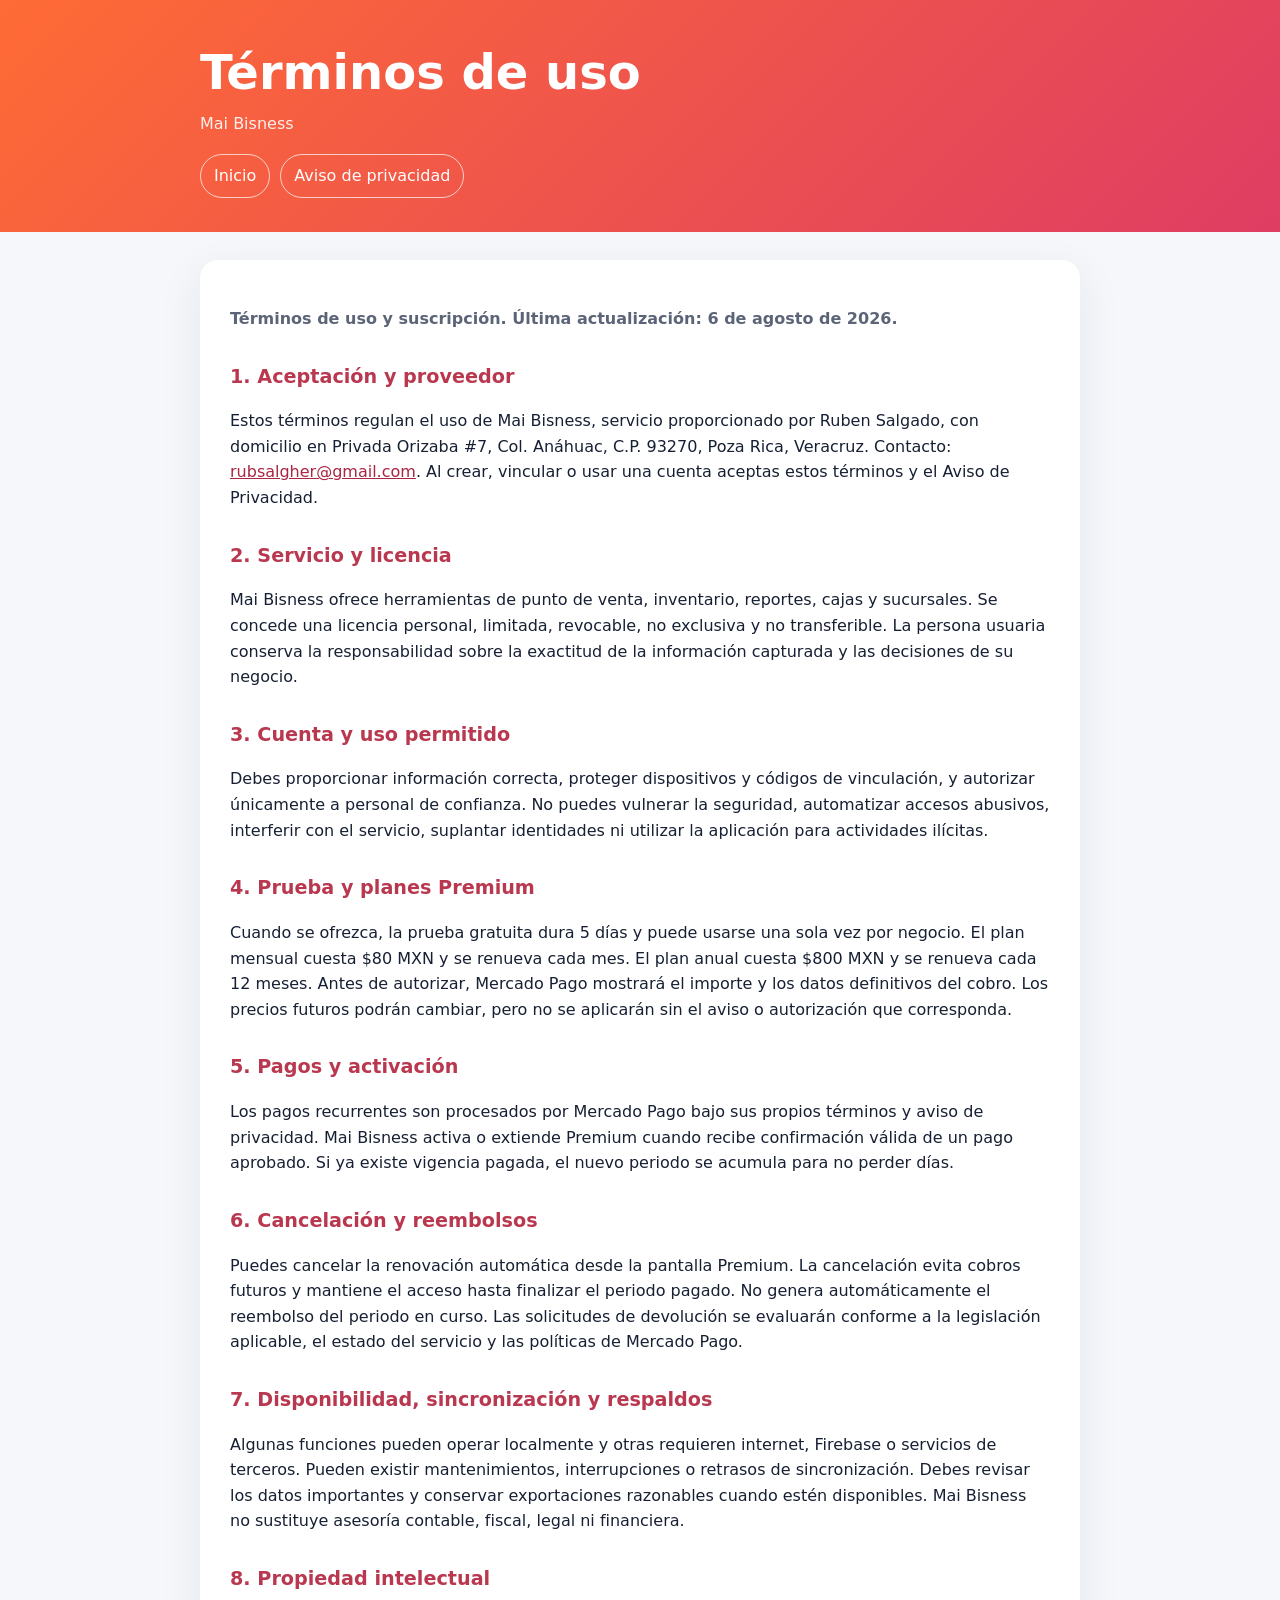
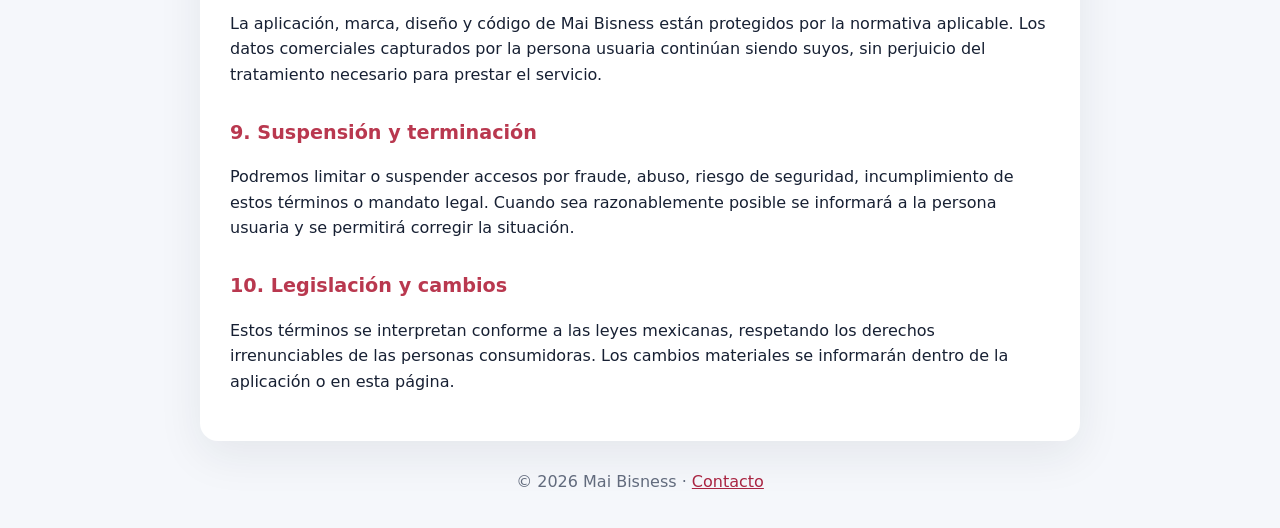
==== terminos.html @ 5ed33908 "Publicar sitio final en Firebase Hosting" ====
<!doctype html><html lang="es-MX"><head><meta charset="utf-8"><meta name="viewport" content="width=device-width,initial-scale=1"><meta name="description" content="Términos de uso y suscripción de Mai Bisness."><title>Términos de uso | Mai Bisness</title><link rel="stylesheet" href="/styles.css"></head><body class="legal-page"><header><div><h1>Términos de uso</h1><p>Mai Bisness</p><nav><a href="/">Inicio</a><a href="/privacidad.html">Aviso de privacidad</a></nav></div></header><main><p class="updated">Términos de uso y suscripción. Última actualización: 6 de agosto de 2026.</p>
<h2>1. Aceptación y proveedor</h2><p>Estos términos regulan el uso de Mai Bisness, servicio proporcionado por Ruben Salgado, con domicilio en Privada Orizaba #7, Col. Anáhuac, C.P. 93270, Poza Rica, Veracruz. Contacto: <a href="mailto:rubsalgher@gmail.com">rubsalgher@gmail.com</a>. Al crear, vincular o usar una cuenta aceptas estos términos y el Aviso de Privacidad.</p>
<h2>2. Servicio y licencia</h2><p>Mai Bisness ofrece herramientas de punto de venta, inventario, reportes, cajas y sucursales. Se concede una licencia personal, limitada, revocable, no exclusiva y no transferible. La persona usuaria conserva la responsabilidad sobre la exactitud de la información capturada y las decisiones de su negocio.</p>
<h2>3. Cuenta y uso permitido</h2><p>Debes proporcionar información correcta, proteger dispositivos y códigos de vinculación, y autorizar únicamente a personal de confianza. No puedes vulnerar la seguridad, automatizar accesos abusivos, interferir con el servicio, suplantar identidades ni utilizar la aplicación para actividades ilícitas.</p>
<h2>4. Prueba y planes Premium</h2><p>Cuando se ofrezca, la prueba gratuita dura 5 días y puede usarse una sola vez por negocio. El plan mensual cuesta $80 MXN y se renueva cada mes. El plan anual cuesta $800 MXN y se renueva cada 12 meses. Antes de autorizar, Mercado Pago mostrará el importe y los datos definitivos del cobro. Los precios futuros podrán cambiar, pero no se aplicarán sin el aviso o autorización que corresponda.</p>
<h2>5. Pagos y activación</h2><p>Los pagos recurrentes son procesados por Mercado Pago bajo sus propios términos y aviso de privacidad. Mai Bisness activa o extiende Premium cuando recibe confirmación válida de un pago aprobado. Si ya existe vigencia pagada, el nuevo periodo se acumula para no perder días.</p>
<h2>6. Cancelación y reembolsos</h2><p>Puedes cancelar la renovación automática desde la pantalla Premium. La cancelación evita cobros futuros y mantiene el acceso hasta finalizar el periodo pagado. No genera automáticamente el reembolso del periodo en curso. Las solicitudes de devolución se evaluarán conforme a la legislación aplicable, el estado del servicio y las políticas de Mercado Pago.</p>
<h2>7. Disponibilidad, sincronización y respaldos</h2><p>Algunas funciones pueden operar localmente y otras requieren internet, Firebase o servicios de terceros. Pueden existir mantenimientos, interrupciones o retrasos de sincronización. Debes revisar los datos importantes y conservar exportaciones razonables cuando estén disponibles. Mai Bisness no sustituye asesoría contable, fiscal, legal ni financiera.</p>
<h2>8. Propiedad intelectual</h2><p>La aplicación, marca, diseño y código de Mai Bisness están protegidos por la normativa aplicable. Los datos comerciales capturados por la persona usuaria continúan siendo suyos, sin perjuicio del tratamiento necesario para prestar el servicio.</p>
<h2>9. Suspensión y terminación</h2><p>Podremos limitar o suspender accesos por fraude, abuso, riesgo de seguridad, incumplimiento de estos términos o mandato legal. Cuando sea razonablemente posible se informará a la persona usuaria y se permitirá corregir la situación.</p>
<h2>10. Legislación y cambios</h2><p>Estos términos se interpretan conforme a las leyes mexicanas, respetando los derechos irrenunciables de las personas consumidoras. Los cambios materiales se informarán dentro de la aplicación o en esta página.</p></main><footer>© 2026 Mai Bisness · <a href="mailto:rubsalgher@gmail.com">Contacto</a></footer></body></html>
---- styles.css ----
:root{--navy:#0f172a;--navy-2:#111c33;--slate:#1e293b;--slate-2:#27354b;--orange:#ff6b35;--green:#04a777;--gold:#ffd166;--blue:#60a5fa;--white:#f8fafc;--muted:#aab5c8;--line:rgba(255,255,255,.1);--shadow:0 24px 70px rgba(0,0,0,.28);font-family:Inter,ui-sans-serif,system-ui,-apple-system,"Segoe UI",sans-serif;color-scheme:dark;scroll-behavior:smooth}*{box-sizing:border-box}html{overflow-x:hidden}body{margin:0;background:var(--navy);color:var(--white);line-height:1.6;overflow-x:hidden}img{max-width:100%;height:auto}a{color:inherit}.wrap{width:min(1120px,calc(100% - 40px));margin-inline:auto}.skip-link{position:fixed;left:12px;top:-60px;z-index:100;padding:10px 16px;border-radius:9px;background:#fff;color:#111827;font-weight:800}.skip-link:focus{top:12px}.site-header{position:sticky;top:0;z-index:40;border-bottom:1px solid var(--line);background:rgba(15,23,42,.9);backdrop-filter:blur(16px)}.nav{height:78px;display:flex;align-items:center;gap:28px}.brand{display:inline-flex;align-items:center;gap:12px;text-decoration:none;font-size:1.2rem;font-weight:900;letter-spacing:.05em;white-space:nowrap}.brand img,.footer-brand img{border-radius:12px;box-shadow:0 8px 30px rgba(255,107,53,.25)}.brand strong{color:var(--orange)}.nav-links{display:flex;gap:26px;margin-left:auto}.nav-links a,.footer nav a{color:#cbd5e1;text-decoration:none;font-weight:700}.nav-links a:hover,.footer nav a:hover{color:#fff}.button{display:inline-flex;align-items:center;justify-content:center;min-height:50px;padding:12px 20px;border-radius:13px;border:1px solid transparent;text-decoration:none;text-align:center;font-weight:850;line-height:1.2;transition:transform .2s,background .2s,border-color .2s}.button:hover{transform:translateY(-2px)}.button:focus-visible,a:focus-visible{outline:3px solid var(--gold);outline-offset:3px}.button-small{min-height:42px;padding:9px 16px}.button-primary{background:var(--orange);color:#fff;box-shadow:0 14px 34px rgba(255,107,53,.24)}.button-primary:hover{background:#ff7a49}.button-green{background:var(--green);color:#061c18}.button-secondary,.button-ghost{border-color:var(--line);background:rgba(255,255,255,.055);color:#fff}.button-secondary:hover,.button-ghost:hover{background:rgba(255,255,255,.1)}.button-disabled{background:#334155;color:#aeb8c7;cursor:not-allowed}.button-disabled:hover{transform:none}.full{width:100%}.hero{position:relative;isolation:isolate;padding:100px 0 90px;overflow:hidden;background:radial-gradient(circle at 75% 20%,rgba(255,107,53,.12),transparent 34%),linear-gradient(180deg,#111a2e 0%,var(--navy) 100%)}.hero-glow{position:absolute;z-index:-1;width:480px;height:480px;right:-170px;top:-210px;border-radius:50%;background:rgba(255,107,53,.14);filter:blur(80px)}.hero-grid{display:grid;grid-template-columns:minmax(0,1.05fr) minmax(360px,.85fr);align-items:center;gap:72px}.eyebrow,.section-kicker,.platform,.plan-label{margin:0 0 15px;color:var(--gold);font-size:.77rem;font-weight:900;letter-spacing:.14em;text-transform:uppercase}.hero h1{max-width:760px;margin:0;font-size:clamp(3.5rem,7vw,6.2rem);line-height:.93;letter-spacing:-.055em}.hero h1 span{color:var(--orange)}.hero-lead{max-width:680px;margin:28px 0;color:#c6d0df;font-size:clamp(1.08rem,2vw,1.3rem)}.actions{display:flex;flex-wrap:wrap;gap:12px}.microcopy{margin-top:18px;color:#8997ac;font-size:.86rem}.product-preview{min-width:0;padding:24px;border:1px solid rgba(255,255,255,.13);border-radius:28px;background:linear-gradient(145deg,rgba(39,53,75,.92),rgba(19,31,52,.96));box-shadow:var(--shadow);transform:rotate(1.5deg)}.preview-top,.stock-line{display:flex;align-items:center;justify-content:space-between;gap:12px;color:#dbe5f3;font-size:.82rem;font-weight:800}.live-dot{color:#6ee7b7}.live-dot:before{content:"";display:inline-block;width:7px;height:7px;margin-right:7px;border-radius:50%;background:#34d399;box-shadow:0 0 0 5px rgba(52,211,153,.12)}.metric{min-width:0;padding:18px;margin-top:16px;border:1px solid rgba(255,255,255,.08);border-radius:18px;background:rgba(8,15,30,.35)}.metric span,.metric small{display:block;color:#9ba9bc}.metric strong{display:block;margin:3px 0;font-size:1.65rem}.featured strong{font-size:2.55rem;color:#fff}.metric-row{display:grid;grid-template-columns:repeat(2,minmax(0,1fr));gap:14px}.stock-line{margin-top:18px;padding:14px;border-radius:13px;background:rgba(4,167,119,.11);color:#9de7d0}.trust-strip{border-block:1px solid var(--line);background:#101b30}.trust-grid{display:grid;grid-template-columns:repeat(3,minmax(0,1fr));gap:0}.trust-grid div{min-width:0;padding:25px 28px;border-right:1px solid var(--line)}.trust-grid div:first-child{padding-left:0}.trust-grid div:last-child{border-right:0}.trust-grid strong,.trust-grid span{display:block}.trust-grid span{margin-top:3px;color:var(--muted);font-size:.88rem}.section{padding:100px 0}.section-alt{background:#121d32;border-block:1px solid rgba(255,255,255,.06)}.section h2,.cta h2{max-width:780px;margin:0;font-size:clamp(2.15rem,5vw,4rem);line-height:1.03;letter-spacing:-.04em}.section-intro{max-width:760px;margin:22px 0 50px;color:var(--muted);font-size:1.1rem}.feature-grid{display:grid;grid-template-columns:repeat(3,minmax(0,1fr));gap:18px}.feature-card,.price-card,.download-card{min-width:0;border:1px solid var(--line);border-radius:22px;background:linear-gradient(145deg,rgba(39,53,75,.72),rgba(24,36,56,.78));box-shadow:0 14px 40px rgba(0,0,0,.12)}.feature-card{padding:28px}.feature-icon{display:grid;width:46px;height:46px;place-items:center;margin-bottom:24px;border-radius:13px;background:rgba(255,107,53,.13);color:var(--orange);font-size:1.55rem;font-weight:900}.feature-card h3,.download-card h3{margin:0 0 9px;font-size:1.25rem}.feature-card p,.download-card p,.price-card>p{margin:0;color:var(--muted)}.pricing-grid{display:grid;grid-template-columns:repeat(3,minmax(0,1fr));gap:18px;align-items:stretch}.price-card{position:relative;padding:30px}.price-card.recommended{border-color:rgba(255,209,102,.55);box-shadow:0 22px 60px rgba(255,107,53,.1)}.price-card h3{margin:0 0 8px;font-size:2.5rem}.price-card h3 small{color:var(--muted);font-size:.88rem;font-weight:700}.price-card ul{display:grid;gap:11px;margin:25px 0;padding:0;list-style:none}.price-card li:before{content:"✓";margin-right:10px;color:#5ee0b7;font-weight:900}.badge,.save{display:inline-block!important;margin-bottom:12px!important;padding:5px 10px;border-radius:999px!important;background:rgba(255,209,102,.12);color:var(--gold)!important;font-size:.73rem;font-weight:900}.billing-note,.install-help{margin:30px 0 0;padding:20px 22px;border:1px solid rgba(96,165,250,.18);border-radius:15px;background:rgba(96,165,250,.07);color:#c1cce0}.billing-note a{color:#93c5fd}.download-grid{display:grid;grid-template-columns:repeat(3,minmax(0,1fr));gap:18px;margin-top:42px}.download-card{display:flex;min-height:420px;padding:28px;flex-direction:column;justify-content:space-between;gap:24px}.download-card.ready{border-color:rgba(4,167,119,.4)}.download-card.pending{border-style:dashed}.download-card dl{display:grid;gap:10px;margin:24px 0}.download-card dl div{display:flex;justify-content:space-between;gap:14px;padding-bottom:9px;border-bottom:1px solid var(--line)}.download-card dt{color:var(--muted)}.download-card dd{margin:0;text-align:right;font-weight:800}.checksum{display:block;margin-top:-13px;color:#9caac0;text-align:center;font-size:.76rem;overflow-wrap:anywhere}.security-grid{display:grid;grid-template-columns:minmax(0,1.1fr) minmax(320px,.9fr);gap:68px;align-items:center}.security-list{display:grid;gap:12px;margin:0;padding:0;list-style:none}.security-list li{padding:20px;border:1px solid var(--line);border-radius:16px;background:rgba(255,255,255,.04)}.security-list strong,.security-list span{display:block}.security-list span{margin-top:4px;color:var(--muted);font-size:.9rem}.cta{padding:80px 0}.cta-box{display:flex;align-items:center;justify-content:space-between;gap:34px;padding:48px;border:1px solid rgba(255,107,53,.3);border-radius:28px;background:radial-gradient(circle at 90% 20%,rgba(255,107,53,.2),transparent 34%),#17233a}.cta-box p:last-child{margin-bottom:0;color:var(--muted)}.footer{padding:38px 0;border-top:1px solid var(--line);background:#0c1425;color:#9aa7ba}.footer-grid{display:grid;grid-template-columns:1.2fr auto auto;gap:28px;align-items:center}.footer-brand{display:flex;align-items:center;gap:12px}.footer-brand strong,.footer-brand span{display:block}.footer-brand strong{color:#fff}.footer nav{display:flex;gap:18px}.footer p{margin:0;font-size:.86rem;text-align:right}
/* Documentos legales */.legal-page{background:#f5f7fb;color:#172033;color-scheme:light}.legal-page>header{padding:34px 20px;color:#fff;background:linear-gradient(135deg,#ff6b35,#df3d63)}.legal-page>header div,.legal-page>main,.legal-page>footer{width:min(880px,calc(100% - 32px));margin-inline:auto}.legal-page>header h1{margin:0;font-size:clamp(2rem,6vw,3rem)}.legal-page>header p{margin:0;opacity:.9}.legal-page nav{display:flex;flex-wrap:wrap;gap:10px;margin-top:18px}.legal-page nav a{padding:8px 13px;border:1px solid rgba(255,255,255,.7);border-radius:999px;color:#fff;text-decoration:none}.legal-page>main{margin-block:28px;padding:30px;border-radius:18px;background:#fff;box-shadow:0 14px 45px rgba(23,32,51,.08)}.legal-page h2{margin-top:30px;color:#b9384f;font-size:1.2rem}.legal-page a{color:#a92542}.legal-page .updated{color:#5c6578;font-weight:700}.legal-page>footer{padding:0 20px 34px;text-align:center;color:#626b7d}
@media(max-width:900px){.hero{padding:72px 0}.hero-grid,.security-grid{grid-template-columns:1fr;gap:48px}.product-preview{width:min(620px,100%);transform:none}.feature-grid,.pricing-grid{grid-template-columns:repeat(2,minmax(0,1fr))}.download-grid{grid-template-columns:1fr 1fr}.footer-grid{grid-template-columns:1fr;text-align:center}.footer-brand,.footer nav{justify-content:center}.footer p{text-align:center}.price-card.recommended{order:-1}.nav-links{display:none}}
@media(max-width:620px){.wrap{width:min(100% - 28px,1120px)}.nav{height:70px;gap:10px}.brand{font-size:1rem}.brand img{width:40px;height:40px}.button-small{padding:8px 12px;font-size:.82rem}.hero{padding:58px 0 62px}.hero h1{font-size:clamp(3rem,16vw,4.35rem)}.hero-lead{font-size:1.02rem}.actions{display:grid}.button{width:100%}.microcopy{font-size:.78rem}.product-preview{padding:17px;border-radius:20px}.metric-row{gap:8px}.metric{padding:14px}.featured strong{font-size:2rem}.trust-grid,.feature-grid,.pricing-grid,.download-grid{grid-template-columns:1fr}.trust-grid div,.trust-grid div:first-child{padding:18px 0;border-right:0;border-bottom:1px solid var(--line)}.trust-grid div:last-child{border-bottom:0}.section{padding:72px 0}.section-intro{margin-bottom:36px}.price-card.recommended{order:initial}.download-card{min-height:0}.cta{padding:58px 0}.cta-box{display:grid;padding:28px}.footer nav{flex-wrap:wrap}.legal-page>main{padding:22px}.legal-page>header div,.legal-page>main,.legal-page>footer{width:min(100% - 24px,880px)}}
@media(prefers-reduced-motion:reduce){:root{scroll-behavior:auto}*{transition:none!important}}.error-page{width:min(680px,calc(100% - 32px));min-height:100vh;margin:auto;display:grid;place-content:center;justify-items:center;text-align:center}.error-page img{border-radius:22px;margin-bottom:22px}.error-page h1{margin:0;font-size:clamp(2.3rem,8vw,4.5rem);letter-spacing:-.05em}.error-page>p:not(.section-kicker){color:var(--muted);margin:18px 0 28px}
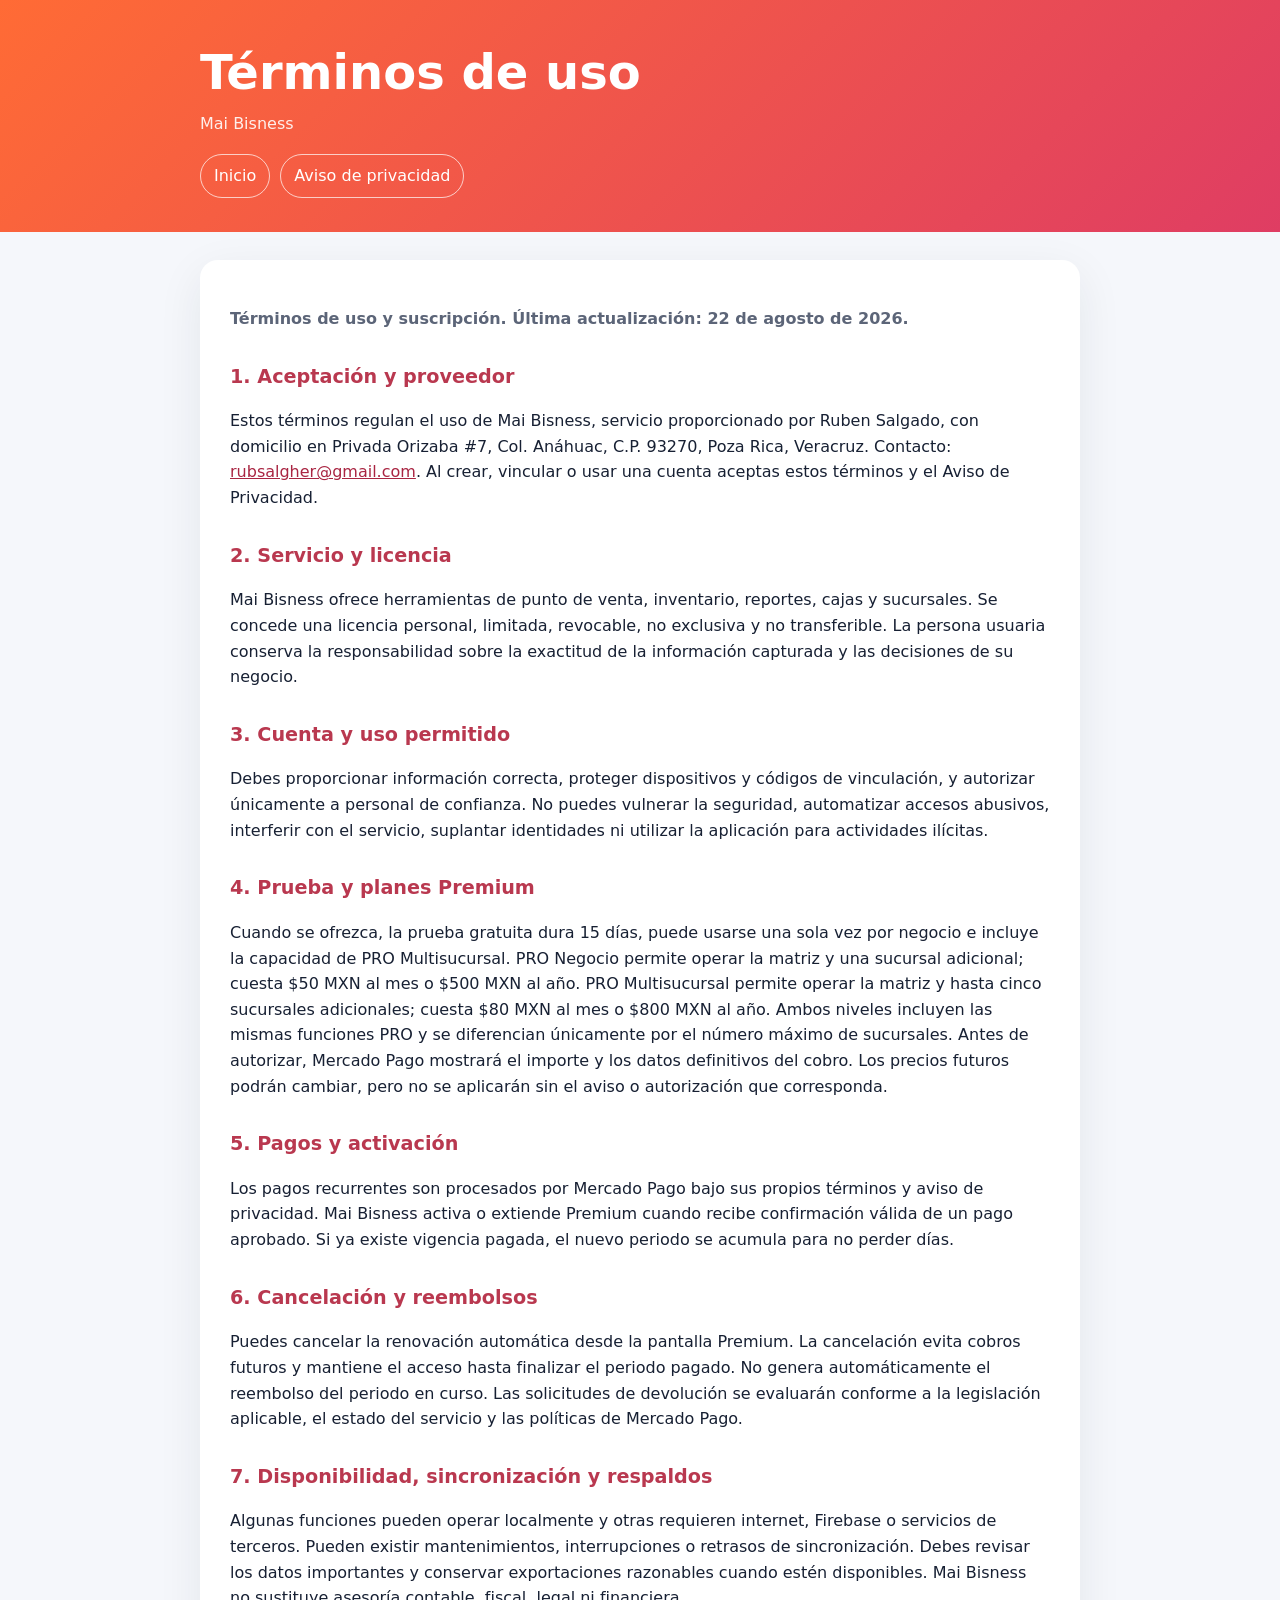
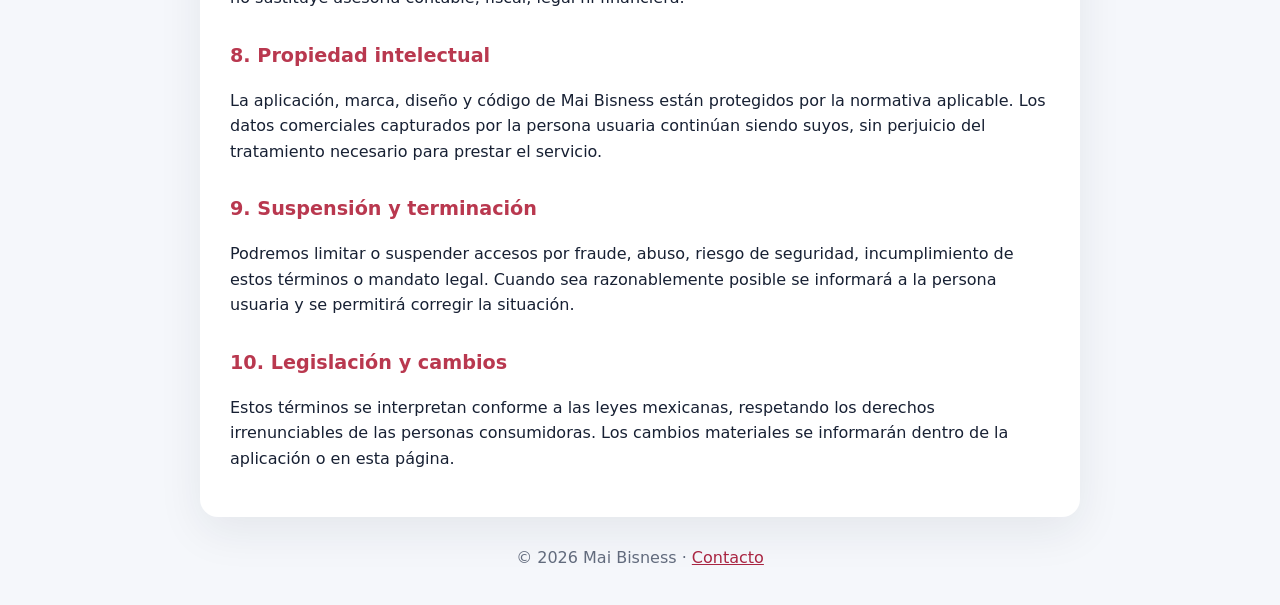
==== commit f58b816e: "Agrega planes PRO Negocio y Multisucursal" ====
--- a/terminos.html
+++ b/terminos.html
@@ -1,11 +1,11 @@
-<!doctype html><html lang="es-MX"><head><meta charset="utf-8"><meta name="viewport" content="width=device-width,initial-scale=1"><meta name="description" content="Términos de uso y suscripción de Mai Bisness."><title>Términos de uso | Mai Bisness</title><link rel="stylesheet" href="/styles.css"></head><body class="legal-page"><header><div><h1>Términos de uso</h1><p>Mai Bisness</p><nav><a href="/">Inicio</a><a href="/privacidad.html">Aviso de privacidad</a></nav></div></header><main><p class="updated">Términos de uso y suscripción. Última actualización: 6 de agosto de 2026.</p>
+<!doctype html><html lang="es-MX"><head><meta charset="utf-8"><meta name="viewport" content="width=device-width,initial-scale=1"><meta name="description" content="Términos de uso y suscripción de Mai Bisness."><title>Términos de uso | Mai Bisness</title><link rel="stylesheet" href="/styles.css"></head><body class="legal-page"><header><div><h1>Términos de uso</h1><p>Mai Bisness</p><nav><a href="/">Inicio</a><a href="/privacidad.html">Aviso de privacidad</a></nav></div></header><main><p class="updated">Términos de uso y suscripción. Última actualización: 22 de agosto de 2026.</p>
 <h2>1. Aceptación y proveedor</h2><p>Estos términos regulan el uso de Mai Bisness, servicio proporcionado por Ruben Salgado, con domicilio en Privada Orizaba #7, Col. Anáhuac, C.P. 93270, Poza Rica, Veracruz. Contacto: <a href="mailto:rubsalgher@gmail.com">rubsalgher@gmail.com</a>. Al crear, vincular o usar una cuenta aceptas estos términos y el Aviso de Privacidad.</p>
 <h2>2. Servicio y licencia</h2><p>Mai Bisness ofrece herramientas de punto de venta, inventario, reportes, cajas y sucursales. Se concede una licencia personal, limitada, revocable, no exclusiva y no transferible. La persona usuaria conserva la responsabilidad sobre la exactitud de la información capturada y las decisiones de su negocio.</p>
 <h2>3. Cuenta y uso permitido</h2><p>Debes proporcionar información correcta, proteger dispositivos y códigos de vinculación, y autorizar únicamente a personal de confianza. No puedes vulnerar la seguridad, automatizar accesos abusivos, interferir con el servicio, suplantar identidades ni utilizar la aplicación para actividades ilícitas.</p>
-<h2>4. Prueba y planes Premium</h2><p>Cuando se ofrezca, la prueba gratuita dura 5 días y puede usarse una sola vez por negocio. El plan mensual cuesta $80 MXN y se renueva cada mes. El plan anual cuesta $800 MXN y se renueva cada 12 meses. Antes de autorizar, Mercado Pago mostrará el importe y los datos definitivos del cobro. Los precios futuros podrán cambiar, pero no se aplicarán sin el aviso o autorización que corresponda.</p>
+<h2>4. Prueba y planes Premium</h2><p>Cuando se ofrezca, la prueba gratuita dura 15 días, puede usarse una sola vez por negocio e incluye la capacidad de PRO Multisucursal. PRO Negocio permite operar la matriz y una sucursal adicional; cuesta $50 MXN al mes o $500 MXN al año. PRO Multisucursal permite operar la matriz y hasta cinco sucursales adicionales; cuesta $80 MXN al mes o $800 MXN al año. Ambos niveles incluyen las mismas funciones PRO y se diferencian únicamente por el número máximo de sucursales. Antes de autorizar, Mercado Pago mostrará el importe y los datos definitivos del cobro. Los precios futuros podrán cambiar, pero no se aplicarán sin el aviso o autorización que corresponda.</p>
 <h2>5. Pagos y activación</h2><p>Los pagos recurrentes son procesados por Mercado Pago bajo sus propios términos y aviso de privacidad. Mai Bisness activa o extiende Premium cuando recibe confirmación válida de un pago aprobado. Si ya existe vigencia pagada, el nuevo periodo se acumula para no perder días.</p>
 <h2>6. Cancelación y reembolsos</h2><p>Puedes cancelar la renovación automática desde la pantalla Premium. La cancelación evita cobros futuros y mantiene el acceso hasta finalizar el periodo pagado. No genera automáticamente el reembolso del periodo en curso. Las solicitudes de devolución se evaluarán conforme a la legislación aplicable, el estado del servicio y las políticas de Mercado Pago.</p>
 <h2>7. Disponibilidad, sincronización y respaldos</h2><p>Algunas funciones pueden operar localmente y otras requieren internet, Firebase o servicios de terceros. Pueden existir mantenimientos, interrupciones o retrasos de sincronización. Debes revisar los datos importantes y conservar exportaciones razonables cuando estén disponibles. Mai Bisness no sustituye asesoría contable, fiscal, legal ni financiera.</p>
 <h2>8. Propiedad intelectual</h2><p>La aplicación, marca, diseño y código de Mai Bisness están protegidos por la normativa aplicable. Los datos comerciales capturados por la persona usuaria continúan siendo suyos, sin perjuicio del tratamiento necesario para prestar el servicio.</p>
 <h2>9. Suspensión y terminación</h2><p>Podremos limitar o suspender accesos por fraude, abuso, riesgo de seguridad, incumplimiento de estos términos o mandato legal. Cuando sea razonablemente posible se informará a la persona usuaria y se permitirá corregir la situación.</p>
-<h2>10. Legislación y cambios</h2><p>Estos términos se interpretan conforme a las leyes mexicanas, respetando los derechos irrenunciables de las personas consumidoras. Los cambios materiales se informarán dentro de la aplicación o en esta página.</p></main><footer>© 2026 Mai Bisness · <a href="mailto:rubsalgher@gmail.com">Contacto</a></footer></body></html>+<h2>10. Legislación y cambios</h2><p>Estos términos se interpretan conforme a las leyes mexicanas, respetando los derechos irrenunciables de las personas consumidoras. Los cambios materiales se informarán dentro de la aplicación o en esta página.</p></main><footer>© 2026 Mai Bisness · <a href="mailto:rubsalgher@gmail.com">Contacto</a></footer></body></html>
--- a/styles.css
+++ b/styles.css
@@ -1,4 +1,4 @@
-:root{--navy:#0f172a;--navy-2:#111c33;--slate:#1e293b;--slate-2:#27354b;--orange:#ff6b35;--green:#04a777;--gold:#ffd166;--blue:#60a5fa;--white:#f8fafc;--muted:#aab5c8;--line:rgba(255,255,255,.1);--shadow:0 24px 70px rgba(0,0,0,.28);font-family:Inter,ui-sans-serif,system-ui,-apple-system,"Segoe UI",sans-serif;color-scheme:dark;scroll-behavior:smooth}*{box-sizing:border-box}html{overflow-x:hidden}body{margin:0;background:var(--navy);color:var(--white);line-height:1.6;overflow-x:hidden}img{max-width:100%;height:auto}a{color:inherit}.wrap{width:min(1120px,calc(100% - 40px));margin-inline:auto}.skip-link{position:fixed;left:12px;top:-60px;z-index:100;padding:10px 16px;border-radius:9px;background:#fff;color:#111827;font-weight:800}.skip-link:focus{top:12px}.site-header{position:sticky;top:0;z-index:40;border-bottom:1px solid var(--line);background:rgba(15,23,42,.9);backdrop-filter:blur(16px)}.nav{height:78px;display:flex;align-items:center;gap:28px}.brand{display:inline-flex;align-items:center;gap:12px;text-decoration:none;font-size:1.2rem;font-weight:900;letter-spacing:.05em;white-space:nowrap}.brand img,.footer-brand img{border-radius:12px;box-shadow:0 8px 30px rgba(255,107,53,.25)}.brand strong{color:var(--orange)}.nav-links{display:flex;gap:26px;margin-left:auto}.nav-links a,.footer nav a{color:#cbd5e1;text-decoration:none;font-weight:700}.nav-links a:hover,.footer nav a:hover{color:#fff}.button{display:inline-flex;align-items:center;justify-content:center;min-height:50px;padding:12px 20px;border-radius:13px;border:1px solid transparent;text-decoration:none;text-align:center;font-weight:850;line-height:1.2;transition:transform .2s,background .2s,border-color .2s}.button:hover{transform:translateY(-2px)}.button:focus-visible,a:focus-visible{outline:3px solid var(--gold);outline-offset:3px}.button-small{min-height:42px;padding:9px 16px}.button-primary{background:var(--orange);color:#fff;box-shadow:0 14px 34px rgba(255,107,53,.24)}.button-primary:hover{background:#ff7a49}.button-green{background:var(--green);color:#061c18}.button-secondary,.button-ghost{border-color:var(--line);background:rgba(255,255,255,.055);color:#fff}.button-secondary:hover,.button-ghost:hover{background:rgba(255,255,255,.1)}.button-disabled{background:#334155;color:#aeb8c7;cursor:not-allowed}.button-disabled:hover{transform:none}.full{width:100%}.hero{position:relative;isolation:isolate;padding:100px 0 90px;overflow:hidden;background:radial-gradient(circle at 75% 20%,rgba(255,107,53,.12),transparent 34%),linear-gradient(180deg,#111a2e 0%,var(--navy) 100%)}.hero-glow{position:absolute;z-index:-1;width:480px;height:480px;right:-170px;top:-210px;border-radius:50%;background:rgba(255,107,53,.14);filter:blur(80px)}.hero-grid{display:grid;grid-template-columns:minmax(0,1.05fr) minmax(360px,.85fr);align-items:center;gap:72px}.eyebrow,.section-kicker,.platform,.plan-label{margin:0 0 15px;color:var(--gold);font-size:.77rem;font-weight:900;letter-spacing:.14em;text-transform:uppercase}.hero h1{max-width:760px;margin:0;font-size:clamp(3.5rem,7vw,6.2rem);line-height:.93;letter-spacing:-.055em}.hero h1 span{color:var(--orange)}.hero-lead{max-width:680px;margin:28px 0;color:#c6d0df;font-size:clamp(1.08rem,2vw,1.3rem)}.actions{display:flex;flex-wrap:wrap;gap:12px}.microcopy{margin-top:18px;color:#8997ac;font-size:.86rem}.product-preview{min-width:0;padding:24px;border:1px solid rgba(255,255,255,.13);border-radius:28px;background:linear-gradient(145deg,rgba(39,53,75,.92),rgba(19,31,52,.96));box-shadow:var(--shadow);transform:rotate(1.5deg)}.preview-top,.stock-line{display:flex;align-items:center;justify-content:space-between;gap:12px;color:#dbe5f3;font-size:.82rem;font-weight:800}.live-dot{color:#6ee7b7}.live-dot:before{content:"";display:inline-block;width:7px;height:7px;margin-right:7px;border-radius:50%;background:#34d399;box-shadow:0 0 0 5px rgba(52,211,153,.12)}.metric{min-width:0;padding:18px;margin-top:16px;border:1px solid rgba(255,255,255,.08);border-radius:18px;background:rgba(8,15,30,.35)}.metric span,.metric small{display:block;color:#9ba9bc}.metric strong{display:block;margin:3px 0;font-size:1.65rem}.featured strong{font-size:2.55rem;color:#fff}.metric-row{display:grid;grid-template-columns:repeat(2,minmax(0,1fr));gap:14px}.stock-line{margin-top:18px;padding:14px;border-radius:13px;background:rgba(4,167,119,.11);color:#9de7d0}.trust-strip{border-block:1px solid var(--line);background:#101b30}.trust-grid{display:grid;grid-template-columns:repeat(3,minmax(0,1fr));gap:0}.trust-grid div{min-width:0;padding:25px 28px;border-right:1px solid var(--line)}.trust-grid div:first-child{padding-left:0}.trust-grid div:last-child{border-right:0}.trust-grid strong,.trust-grid span{display:block}.trust-grid span{margin-top:3px;color:var(--muted);font-size:.88rem}.section{padding:100px 0}.section-alt{background:#121d32;border-block:1px solid rgba(255,255,255,.06)}.section h2,.cta h2{max-width:780px;margin:0;font-size:clamp(2.15rem,5vw,4rem);line-height:1.03;letter-spacing:-.04em}.section-intro{max-width:760px;margin:22px 0 50px;color:var(--muted);font-size:1.1rem}.feature-grid{display:grid;grid-template-columns:repeat(3,minmax(0,1fr));gap:18px}.feature-card,.price-card,.download-card{min-width:0;border:1px solid var(--line);border-radius:22px;background:linear-gradient(145deg,rgba(39,53,75,.72),rgba(24,36,56,.78));box-shadow:0 14px 40px rgba(0,0,0,.12)}.feature-card{padding:28px}.feature-icon{display:grid;width:46px;height:46px;place-items:center;margin-bottom:24px;border-radius:13px;background:rgba(255,107,53,.13);color:var(--orange);font-size:1.55rem;font-weight:900}.feature-card h3,.download-card h3{margin:0 0 9px;font-size:1.25rem}.feature-card p,.download-card p,.price-card>p{margin:0;color:var(--muted)}.pricing-grid{display:grid;grid-template-columns:repeat(3,minmax(0,1fr));gap:18px;align-items:stretch}.price-card{position:relative;padding:30px}.price-card.recommended{border-color:rgba(255,209,102,.55);box-shadow:0 22px 60px rgba(255,107,53,.1)}.price-card h3{margin:0 0 8px;font-size:2.5rem}.price-card h3 small{color:var(--muted);font-size:.88rem;font-weight:700}.price-card ul{display:grid;gap:11px;margin:25px 0;padding:0;list-style:none}.price-card li:before{content:"✓";margin-right:10px;color:#5ee0b7;font-weight:900}.badge,.save{display:inline-block!important;margin-bottom:12px!important;padding:5px 10px;border-radius:999px!important;background:rgba(255,209,102,.12);color:var(--gold)!important;font-size:.73rem;font-weight:900}.billing-note,.install-help{margin:30px 0 0;padding:20px 22px;border:1px solid rgba(96,165,250,.18);border-radius:15px;background:rgba(96,165,250,.07);color:#c1cce0}.billing-note a{color:#93c5fd}.download-grid{display:grid;grid-template-columns:repeat(3,minmax(0,1fr));gap:18px;margin-top:42px}.download-card{display:flex;min-height:420px;padding:28px;flex-direction:column;justify-content:space-between;gap:24px}.download-card.ready{border-color:rgba(4,167,119,.4)}.download-card.pending{border-style:dashed}.download-card dl{display:grid;gap:10px;margin:24px 0}.download-card dl div{display:flex;justify-content:space-between;gap:14px;padding-bottom:9px;border-bottom:1px solid var(--line)}.download-card dt{color:var(--muted)}.download-card dd{margin:0;text-align:right;font-weight:800}.checksum{display:block;margin-top:-13px;color:#9caac0;text-align:center;font-size:.76rem;overflow-wrap:anywhere}.security-grid{display:grid;grid-template-columns:minmax(0,1.1fr) minmax(320px,.9fr);gap:68px;align-items:center}.security-list{display:grid;gap:12px;margin:0;padding:0;list-style:none}.security-list li{padding:20px;border:1px solid var(--line);border-radius:16px;background:rgba(255,255,255,.04)}.security-list strong,.security-list span{display:block}.security-list span{margin-top:4px;color:var(--muted);font-size:.9rem}.cta{padding:80px 0}.cta-box{display:flex;align-items:center;justify-content:space-between;gap:34px;padding:48px;border:1px solid rgba(255,107,53,.3);border-radius:28px;background:radial-gradient(circle at 90% 20%,rgba(255,107,53,.2),transparent 34%),#17233a}.cta-box p:last-child{margin-bottom:0;color:var(--muted)}.footer{padding:38px 0;border-top:1px solid var(--line);background:#0c1425;color:#9aa7ba}.footer-grid{display:grid;grid-template-columns:1.2fr auto auto;gap:28px;align-items:center}.footer-brand{display:flex;align-items:center;gap:12px}.footer-brand strong,.footer-brand span{display:block}.footer-brand strong{color:#fff}.footer nav{display:flex;gap:18px}.footer p{margin:0;font-size:.86rem;text-align:right}
+:root{--navy:#0f172a;--navy-2:#111c33;--slate:#1e293b;--slate-2:#27354b;--orange:#ff6b35;--green:#04a777;--gold:#ffd166;--blue:#60a5fa;--white:#f8fafc;--muted:#aab5c8;--line:rgba(255,255,255,.1);--shadow:0 24px 70px rgba(0,0,0,.28);font-family:Inter,ui-sans-serif,system-ui,-apple-system,"Segoe UI",sans-serif;color-scheme:dark;scroll-behavior:smooth}*{box-sizing:border-box}html{overflow-x:hidden}body{margin:0;background:var(--navy);color:var(--white);line-height:1.6;overflow-x:hidden}img{max-width:100%;height:auto}a{color:inherit}.wrap{width:min(1120px,calc(100% - 40px));margin-inline:auto}.skip-link{position:fixed;left:12px;top:-60px;z-index:100;padding:10px 16px;border-radius:9px;background:#fff;color:#111827;font-weight:800}.skip-link:focus{top:12px}.site-header{position:sticky;top:0;z-index:40;border-bottom:1px solid var(--line);background:rgba(15,23,42,.9);backdrop-filter:blur(16px)}.nav{height:78px;display:flex;align-items:center;gap:28px}.brand{display:inline-flex;align-items:center;gap:12px;text-decoration:none;font-size:1.2rem;font-weight:900;letter-spacing:.05em;white-space:nowrap}.brand img,.footer-brand img{border-radius:12px;box-shadow:0 8px 30px rgba(255,107,53,.25)}.brand img{width:48px;height:48px;object-fit:contain}.footer-brand img{width:42px;height:42px;object-fit:contain}.brand strong{color:var(--orange)}.nav-links{display:flex;gap:26px;margin-left:auto}.nav-links a,.footer nav a{color:#cbd5e1;text-decoration:none;font-weight:700}.nav-links a:hover,.footer nav a:hover{color:#fff}.button{display:inline-flex;align-items:center;justify-content:center;min-height:50px;padding:12px 20px;border-radius:13px;border:1px solid transparent;text-decoration:none;text-align:center;font-weight:850;line-height:1.2;transition:transform .2s,background .2s,border-color .2s}.button:hover{transform:translateY(-2px)}.button:focus-visible,a:focus-visible{outline:3px solid var(--gold);outline-offset:3px}.button-small{min-height:42px;padding:9px 16px}.button-primary{background:var(--orange);color:#fff;box-shadow:0 14px 34px rgba(255,107,53,.24)}.button-primary:hover{background:#ff7a49}.button-green{background:var(--green);color:#061c18}.button-secondary,.button-ghost{border-color:var(--line);background:rgba(255,255,255,.055);color:#fff}.button-secondary:hover,.button-ghost:hover{background:rgba(255,255,255,.1)}.button-disabled{background:#334155;color:#aeb8c7;cursor:not-allowed}.button-disabled:hover{transform:none}.full{width:100%}.hero{position:relative;isolation:isolate;padding:100px 0 90px;overflow:hidden;background:radial-gradient(circle at 75% 20%,rgba(255,107,53,.12),transparent 34%),linear-gradient(180deg,#111a2e 0%,var(--navy) 100%)}.hero-glow{position:absolute;z-index:-1;width:480px;height:480px;right:-170px;top:-210px;border-radius:50%;background:rgba(255,107,53,.14);filter:blur(80px)}.hero-grid{display:grid;grid-template-columns:minmax(0,1.05fr) minmax(360px,.85fr);align-items:center;gap:72px}.eyebrow,.section-kicker,.platform,.plan-label{margin:0 0 15px;color:var(--gold);font-size:.77rem;font-weight:900;letter-spacing:.14em;text-transform:uppercase}.hero h1{max-width:760px;margin:0;font-size:clamp(3.5rem,7vw,6.2rem);line-height:.93;letter-spacing:-.055em}.hero h1 span{color:var(--orange)}.hero-lead{max-width:680px;margin:28px 0;color:#c6d0df;font-size:clamp(1.08rem,2vw,1.3rem)}.actions{display:flex;flex-wrap:wrap;gap:12px}.microcopy{margin-top:18px;color:#8997ac;font-size:.86rem}.product-preview{min-width:0;padding:24px;border:1px solid rgba(255,255,255,.13);border-radius:28px;background:linear-gradient(145deg,rgba(39,53,75,.92),rgba(19,31,52,.96));box-shadow:var(--shadow);transform:rotate(1.5deg)}.preview-top,.stock-line{display:flex;align-items:center;justify-content:space-between;gap:12px;color:#dbe5f3;font-size:.82rem;font-weight:800}.live-dot{color:#6ee7b7}.live-dot:before{content:"";display:inline-block;width:7px;height:7px;margin-right:7px;border-radius:50%;background:#34d399;box-shadow:0 0 0 5px rgba(52,211,153,.12)}.metric{min-width:0;padding:18px;margin-top:16px;border:1px solid rgba(255,255,255,.08);border-radius:18px;background:rgba(8,15,30,.35)}.metric span,.metric small{display:block;color:#9ba9bc}.metric strong{display:block;margin:3px 0;font-size:1.65rem}.featured strong{font-size:2.55rem;color:#fff}.metric-row{display:grid;grid-template-columns:repeat(2,minmax(0,1fr));gap:14px}.stock-line{margin-top:18px;padding:14px;border-radius:13px;background:rgba(4,167,119,.11);color:#9de7d0}.trust-strip{border-block:1px solid var(--line);background:#101b30}.trust-grid{display:grid;grid-template-columns:repeat(3,minmax(0,1fr));gap:0}.trust-grid div{min-width:0;padding:25px 28px;border-right:1px solid var(--line)}.trust-grid div:first-child{padding-left:0}.trust-grid div:last-child{border-right:0}.trust-grid strong,.trust-grid span{display:block}.trust-grid span{margin-top:3px;color:var(--muted);font-size:.88rem}.section{padding:100px 0}.section-alt{background:#121d32;border-block:1px solid rgba(255,255,255,.06)}.section h2,.cta h2{max-width:780px;margin:0;font-size:clamp(2.15rem,5vw,4rem);line-height:1.03;letter-spacing:-.04em}.section-intro{max-width:760px;margin:22px 0 50px;color:var(--muted);font-size:1.1rem}.feature-grid{display:grid;grid-template-columns:repeat(3,minmax(0,1fr));gap:18px}.feature-card,.price-card,.download-card{min-width:0;border:1px solid var(--line);border-radius:22px;background:linear-gradient(145deg,rgba(39,53,75,.72),rgba(24,36,56,.78));box-shadow:0 14px 40px rgba(0,0,0,.12)}.feature-card{padding:28px}.feature-icon{display:grid;width:46px;height:46px;place-items:center;margin-bottom:24px;border-radius:13px;background:rgba(255,107,53,.13);color:var(--orange);font-size:1.55rem;font-weight:900}.feature-card h3,.download-card h3{margin:0 0 9px;font-size:1.25rem}.feature-card p,.download-card p,.price-card>p{margin:0;color:var(--muted)}.pricing-grid{display:grid;grid-template-columns:repeat(3,minmax(0,1fr));gap:18px;align-items:stretch}.price-card{position:relative;padding:30px}.price-card.recommended{border-color:rgba(255,209,102,.55);box-shadow:0 22px 60px rgba(255,107,53,.1)}.price-card h3{margin:0 0 8px;font-size:2.5rem}.price-card h3 small{color:var(--muted);font-size:.88rem;font-weight:700}.price-card ul{display:grid;gap:11px;margin:25px 0;padding:0;list-style:none}.price-card li:before{content:"✓";margin-right:10px;color:#5ee0b7;font-weight:900}.badge,.save{display:inline-block!important;margin-bottom:12px!important;padding:5px 10px;border-radius:999px!important;background:rgba(255,209,102,.12);color:var(--gold)!important;font-size:.73rem;font-weight:900}.billing-note,.install-help{margin:30px 0 0;padding:20px 22px;border:1px solid rgba(96,165,250,.18);border-radius:15px;background:rgba(96,165,250,.07);color:#c1cce0}.billing-note a{color:#93c5fd}.download-grid{display:grid;grid-template-columns:repeat(3,minmax(0,1fr));gap:18px;margin-top:42px}.download-card{display:flex;min-height:420px;padding:28px;flex-direction:column;justify-content:space-between;gap:24px}.download-card.ready{border-color:rgba(4,167,119,.4)}.download-card.pending{border-style:dashed}.download-card dl{display:grid;gap:10px;margin:24px 0}.download-card dl div{display:flex;justify-content:space-between;gap:14px;padding-bottom:9px;border-bottom:1px solid var(--line)}.download-card dt{color:var(--muted)}.download-card dd{margin:0;text-align:right;font-weight:800}.checksum{display:block;margin-top:-13px;color:#9caac0;text-align:center;font-size:.76rem;overflow-wrap:anywhere}.security-grid{display:grid;grid-template-columns:minmax(0,1.1fr) minmax(320px,.9fr);gap:68px;align-items:center}.security-list{display:grid;gap:12px;margin:0;padding:0;list-style:none}.security-list li{padding:20px;border:1px solid var(--line);border-radius:16px;background:rgba(255,255,255,.04)}.security-list strong,.security-list span{display:block}.security-list span{margin-top:4px;color:var(--muted);font-size:.9rem}.cta{padding:80px 0}.cta-box{display:flex;align-items:center;justify-content:space-between;gap:34px;padding:48px;border:1px solid rgba(255,107,53,.3);border-radius:28px;background:radial-gradient(circle at 90% 20%,rgba(255,107,53,.2),transparent 34%),#17233a}.cta-box p:last-child{margin-bottom:0;color:var(--muted)}.footer{padding:38px 0;border-top:1px solid var(--line);background:#0c1425;color:#9aa7ba}.footer-grid{display:grid;grid-template-columns:1.2fr auto auto;gap:28px;align-items:center}.footer-brand{display:flex;align-items:center;gap:12px}.footer-brand strong,.footer-brand span{display:block}.footer-brand strong{color:#fff}.footer nav{display:flex;gap:18px}.footer p{margin:0;font-size:.86rem;text-align:right}
 /* Documentos legales */.legal-page{background:#f5f7fb;color:#172033;color-scheme:light}.legal-page>header{padding:34px 20px;color:#fff;background:linear-gradient(135deg,#ff6b35,#df3d63)}.legal-page>header div,.legal-page>main,.legal-page>footer{width:min(880px,calc(100% - 32px));margin-inline:auto}.legal-page>header h1{margin:0;font-size:clamp(2rem,6vw,3rem)}.legal-page>header p{margin:0;opacity:.9}.legal-page nav{display:flex;flex-wrap:wrap;gap:10px;margin-top:18px}.legal-page nav a{padding:8px 13px;border:1px solid rgba(255,255,255,.7);border-radius:999px;color:#fff;text-decoration:none}.legal-page>main{margin-block:28px;padding:30px;border-radius:18px;background:#fff;box-shadow:0 14px 45px rgba(23,32,51,.08)}.legal-page h2{margin-top:30px;color:#b9384f;font-size:1.2rem}.legal-page a{color:#a92542}.legal-page .updated{color:#5c6578;font-weight:700}.legal-page>footer{padding:0 20px 34px;text-align:center;color:#626b7d}
 @media(max-width:900px){.hero{padding:72px 0}.hero-grid,.security-grid{grid-template-columns:1fr;gap:48px}.product-preview{width:min(620px,100%);transform:none}.feature-grid,.pricing-grid{grid-template-columns:repeat(2,minmax(0,1fr))}.download-grid{grid-template-columns:1fr 1fr}.footer-grid{grid-template-columns:1fr;text-align:center}.footer-brand,.footer nav{justify-content:center}.footer p{text-align:center}.price-card.recommended{order:-1}.nav-links{display:none}}
 @media(max-width:620px){.wrap{width:min(100% - 28px,1120px)}.nav{height:70px;gap:10px}.brand{font-size:1rem}.brand img{width:40px;height:40px}.button-small{padding:8px 12px;font-size:.82rem}.hero{padding:58px 0 62px}.hero h1{font-size:clamp(3rem,16vw,4.35rem)}.hero-lead{font-size:1.02rem}.actions{display:grid}.button{width:100%}.microcopy{font-size:.78rem}.product-preview{padding:17px;border-radius:20px}.metric-row{gap:8px}.metric{padding:14px}.featured strong{font-size:2rem}.trust-grid,.feature-grid,.pricing-grid,.download-grid{grid-template-columns:1fr}.trust-grid div,.trust-grid div:first-child{padding:18px 0;border-right:0;border-bottom:1px solid var(--line)}.trust-grid div:last-child{border-bottom:0}.section{padding:72px 0}.section-intro{margin-bottom:36px}.price-card.recommended{order:initial}.download-card{min-height:0}.cta{padding:58px 0}.cta-box{display:grid;padding:28px}.footer nav{flex-wrap:wrap}.legal-page>main{padding:22px}.legal-page>header div,.legal-page>main,.legal-page>footer{width:min(100% - 24px,880px)}}
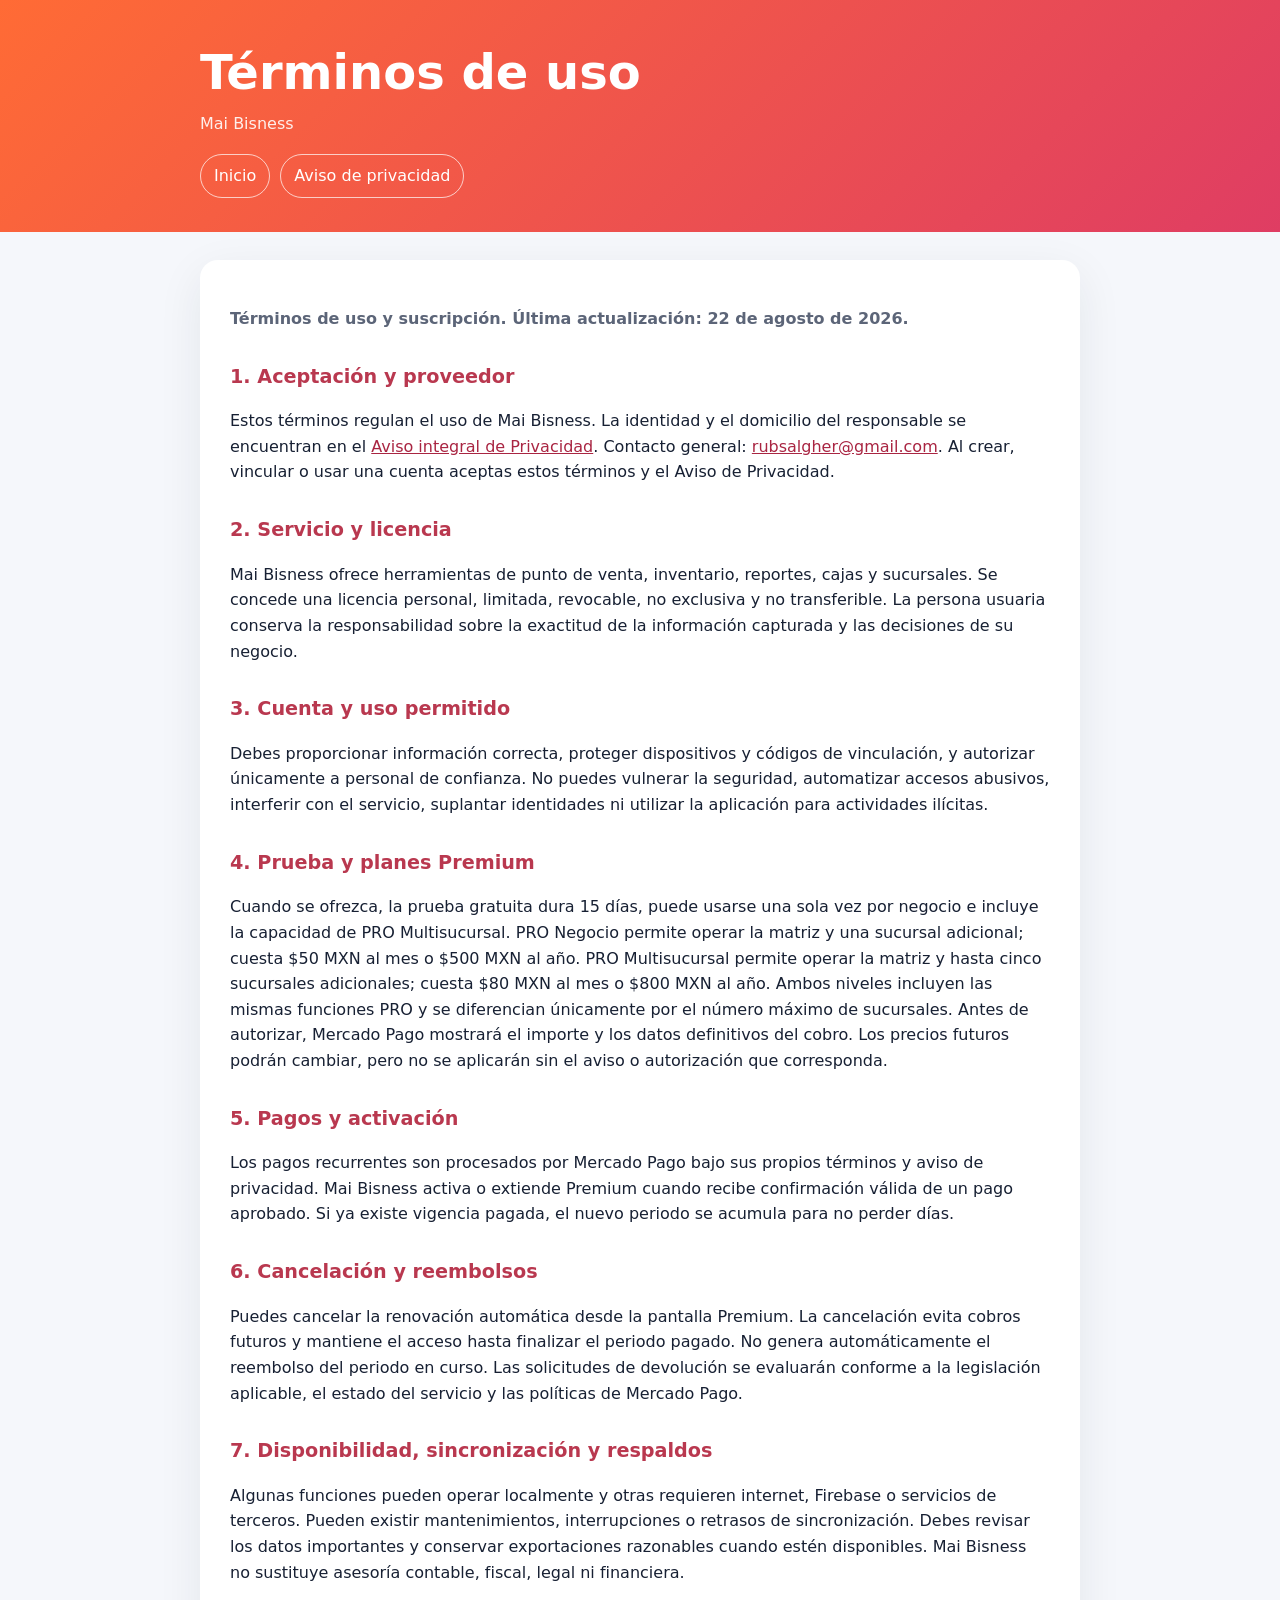
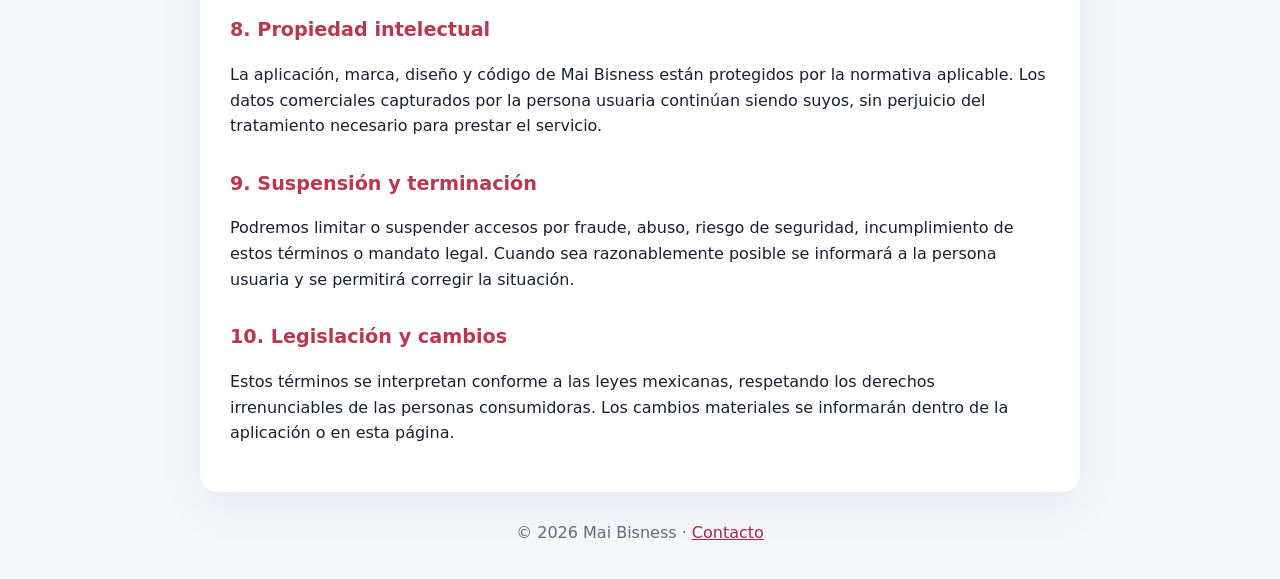
==== commit 9cd255f9: "Actualiza planes PRO y textos legales" ====
--- a/terminos.html
+++ b/terminos.html
@@ -1,5 +1,5 @@
 <!doctype html><html lang="es-MX"><head><meta charset="utf-8"><meta name="viewport" content="width=device-width,initial-scale=1"><meta name="description" content="Términos de uso y suscripción de Mai Bisness."><title>Términos de uso | Mai Bisness</title><link rel="stylesheet" href="/styles.css"></head><body class="legal-page"><header><div><h1>Términos de uso</h1><p>Mai Bisness</p><nav><a href="/">Inicio</a><a href="/privacidad.html">Aviso de privacidad</a></nav></div></header><main><p class="updated">Términos de uso y suscripción. Última actualización: 22 de agosto de 2026.</p>
-<h2>1. Aceptación y proveedor</h2><p>Estos términos regulan el uso de Mai Bisness, servicio proporcionado por Ruben Salgado, con domicilio en Privada Orizaba #7, Col. Anáhuac, C.P. 93270, Poza Rica, Veracruz. Contacto: <a href="mailto:rubsalgher@gmail.com">rubsalgher@gmail.com</a>. Al crear, vincular o usar una cuenta aceptas estos términos y el Aviso de Privacidad.</p>
+<h2>1. Aceptación y proveedor</h2><p>Estos términos regulan el uso de Mai Bisness. La identidad y el domicilio del responsable se encuentran en el <a href="/privacidad.html">Aviso integral de Privacidad</a>. Contacto general: <a href="mailto:rubsalgher@gmail.com">rubsalgher@gmail.com</a>. Al crear, vincular o usar una cuenta aceptas estos términos y el Aviso de Privacidad.</p>
 <h2>2. Servicio y licencia</h2><p>Mai Bisness ofrece herramientas de punto de venta, inventario, reportes, cajas y sucursales. Se concede una licencia personal, limitada, revocable, no exclusiva y no transferible. La persona usuaria conserva la responsabilidad sobre la exactitud de la información capturada y las decisiones de su negocio.</p>
 <h2>3. Cuenta y uso permitido</h2><p>Debes proporcionar información correcta, proteger dispositivos y códigos de vinculación, y autorizar únicamente a personal de confianza. No puedes vulnerar la seguridad, automatizar accesos abusivos, interferir con el servicio, suplantar identidades ni utilizar la aplicación para actividades ilícitas.</p>
 <h2>4. Prueba y planes Premium</h2><p>Cuando se ofrezca, la prueba gratuita dura 15 días, puede usarse una sola vez por negocio e incluye la capacidad de PRO Multisucursal. PRO Negocio permite operar la matriz y una sucursal adicional; cuesta $50 MXN al mes o $500 MXN al año. PRO Multisucursal permite operar la matriz y hasta cinco sucursales adicionales; cuesta $80 MXN al mes o $800 MXN al año. Ambos niveles incluyen las mismas funciones PRO y se diferencian únicamente por el número máximo de sucursales. Antes de autorizar, Mercado Pago mostrará el importe y los datos definitivos del cobro. Los precios futuros podrán cambiar, pero no se aplicarán sin el aviso o autorización que corresponda.</p>
